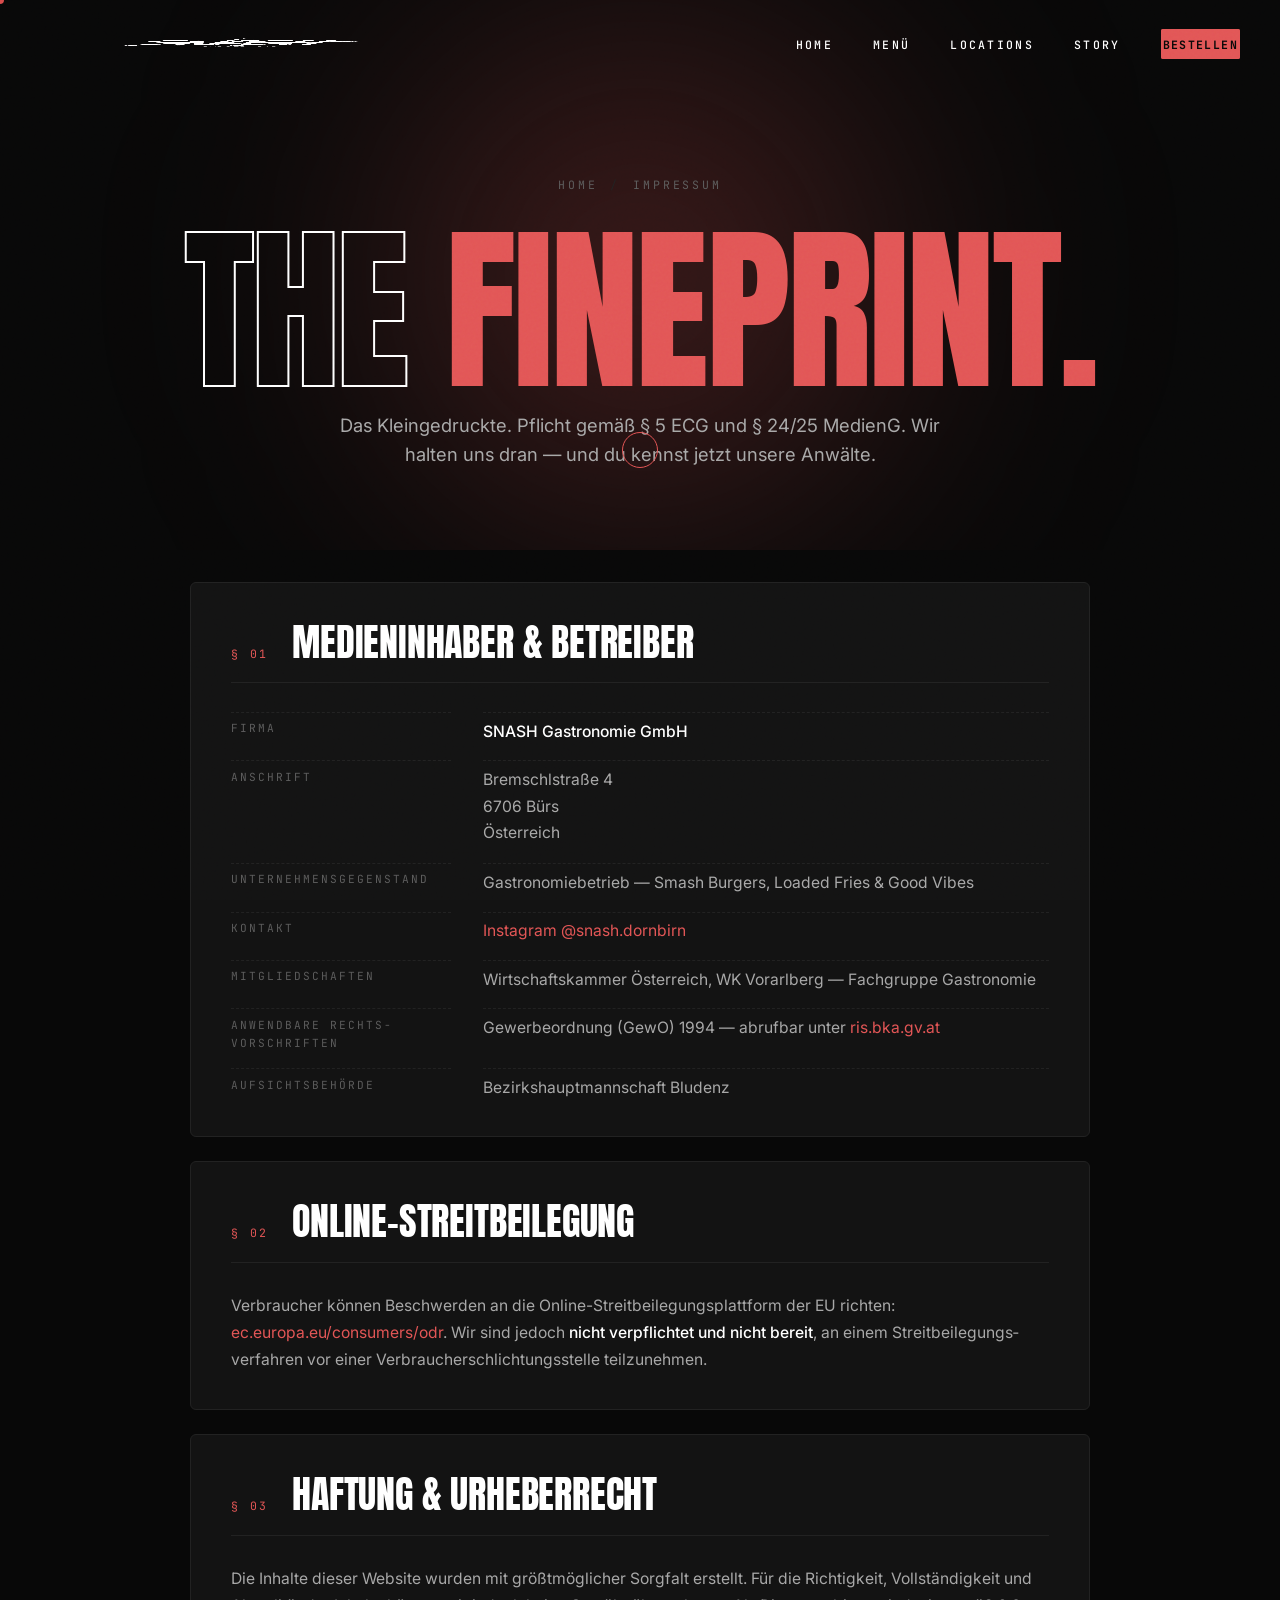
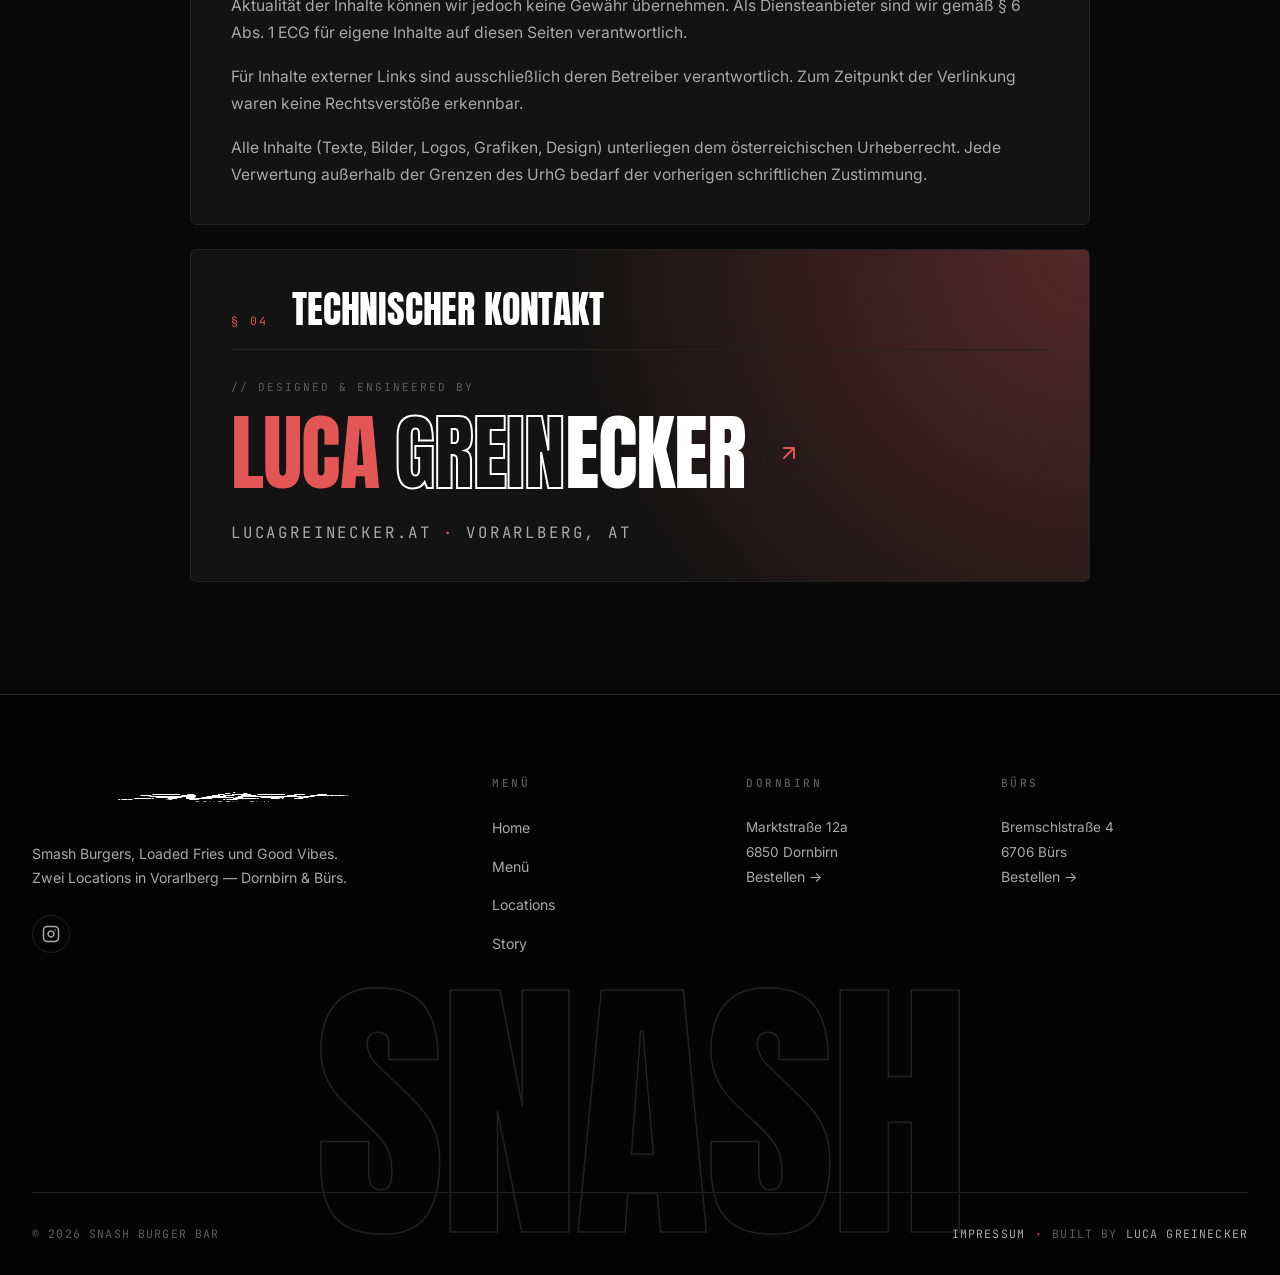
==== impressum.html @ bc2a8c90 "Add Impressum page per Austrian law (ECG/MedienG) - New impressum.html with a four-section legal lay" ====
<!DOCTYPE html>
<html lang="de">
<head>
    <meta charset="UTF-8">
    <meta name="viewport" content="width=device-width, initial-scale=1.0">
    <title>Impressum · SNASH Burger Bar</title>
    <meta name="description" content="Impressum & Offenlegung gemäß § 5 ECG und § 25 MedienG — SNASH Gastronomie GmbH, Bremschlstraße 4, 6706 Bürs, Österreich.">
    <meta name="theme-color" content="#080808">
    <meta name="robots" content="index, follow">
    <link rel="icon" type="image/png" href="snash-nobg.png">

    <!-- Open Graph / Social -->
    <meta property="og:type" content="website">
    <meta property="og:site_name" content="SNASH Burger Bar">
    <meta property="og:title" content="Impressum · SNASH Burger Bar">
    <meta property="og:description" content="Impressum & Offenlegung der SNASH Gastronomie GmbH.">
    <meta property="og:image" content="snash.jpg">
    <meta property="og:locale" content="de_AT">
    <meta name="twitter:card" content="summary_large_image">
    <meta name="twitter:title" content="Impressum · SNASH Burger Bar">
    <meta name="twitter:description" content="Impressum & Offenlegung der SNASH Gastronomie GmbH.">
    <meta name="twitter:image" content="snash.jpg">

    <link rel="preconnect" href="https://fonts.googleapis.com">
    <link rel="preconnect" href="https://fonts.gstatic.com" crossorigin>
    <link href="https://fonts.googleapis.com/css2?family=Anton&family=Inter:wght@400;500;700&family=JetBrains+Mono:wght@400;500&display=swap" rel="stylesheet">
    <link rel="stylesheet" href="styles.css">
    <link rel="stylesheet" href="impressum.css">
</head>
<body>

    <div class="cursor-dot"></div>
    <div class="cursor-ring"></div>
    <div class="scroll-progress" id="scrollProgress"></div>

    <!-- ========== NAVIGATION ========== -->
    <nav class="site-nav" id="navbar">
        <a href="index.html" class="nav-logo">
            <img src="snash-nobg.png" alt="SNASH Burger Bar" width="400" height="400">
        </a>
        <button class="menu-toggle" id="menuToggle" aria-label="Menü öffnen">
            <span></span><span></span><span></span>
        </button>
        <ul class="nav-links" id="navLinks">
            <li><a href="index.html">Home</a></li>
            <li><a href="menu.html">Menü</a></li>
            <li><a href="locations.html">Locations</a></li>
            <li><a href="story.html">Story</a></li>
            <li><a href="#order" class="nav-cta">Bestellen</a></li>
        </ul>
    </nav>

    <!-- ========== PAGE HEADER ========== -->
    <header class="page-header">
        <div class="page-header-content">
            <div class="breadcrumb">
                <a href="index.html">Home</a>
                <span class="sep">/</span>
                <span>Impressum</span>
            </div>
            <h1>
                <span class="outline">The</span> <span class="orange">Fineprint.</span>
            </h1>
            <p>Das Kleingedruckte. Pflicht gemäß § 5 ECG und § 24/25 MedienG. Wir halten uns dran &mdash; und du kennst jetzt unsere Anwälte.</p>
        </div>
    </header>

    <!-- ========== LEGAL ========== -->
    <section class="legal">
        <div class="legal-wrap">

            <!-- Impressum Card -->
            <article class="legal-card reveal">
                <header class="legal-card-head">
                    <span class="legal-num">§ 01</span>
                    <h2>Medien&shy;inhaber &amp; Betreiber</h2>
                </header>

                <dl class="legal-grid">
                    <dt>Firma</dt>
                    <dd><strong>SNASH Gastronomie GmbH</strong></dd>

                    <dt>Anschrift</dt>
                    <dd>
                        <address>
                            Bremschlstraße 4<br>
                            6706 Bürs<br>
                            Österreich
                        </address>
                    </dd>

                    <dt>Unternehmens&shy;gegenstand</dt>
                    <dd>Gastronomiebetrieb &mdash; Smash Burgers, Loaded Fries &amp; Good Vibes</dd>

                    <dt>Kontakt</dt>
                    <dd>
                        <a href="https://www.instagram.com/snash.dornbirn/" target="_blank" rel="noopener">Instagram @snash.dornbirn</a>
                    </dd>

                    <dt>Mitgliedschaften</dt>
                    <dd>Wirtschaftskammer Österreich, WK Vorarlberg &mdash; Fachgruppe Gastronomie</dd>

                    <dt>Anwendbare Rechts&shy;vorschriften</dt>
                    <dd>Gewerbeordnung (GewO) 1994 &mdash; abrufbar unter <a href="https://www.ris.bka.gv.at" target="_blank" rel="noopener">ris.bka.gv.at</a></dd>

                    <dt>Aufsichts&shy;behörde</dt>
                    <dd>Bezirkshauptmannschaft Bludenz</dd>
                </dl>
            </article>

            <!-- EU Streitbeilegung -->
            <article class="legal-card reveal">
                <header class="legal-card-head">
                    <span class="legal-num">§ 02</span>
                    <h2>Online-Streit&shy;beilegung</h2>
                </header>
                <p>
                    Verbraucher können Beschwerden an die Online-Streit&shy;beilegungs&shy;plattform der EU
                    richten: <a href="https://ec.europa.eu/consumers/odr" target="_blank" rel="noopener">ec.europa.eu/consumers/odr</a>.
                    Wir sind jedoch <strong>nicht verpflichtet und nicht bereit</strong>, an einem
                    Streitbeilegungs&shy;verfahren vor einer Verbraucher&shy;schlichtungsstelle teilzunehmen.
                </p>
            </article>

            <!-- Haftung / Urheberrecht -->
            <article class="legal-card reveal">
                <header class="legal-card-head">
                    <span class="legal-num">§ 03</span>
                    <h2>Haftung &amp; Urheberrecht</h2>
                </header>
                <p>
                    Die Inhalte dieser Website wurden mit größt&shy;möglicher Sorgfalt erstellt. Für die Richtigkeit,
                    Vollständigkeit und Aktualität der Inhalte können wir jedoch keine Gewähr übernehmen. Als
                    Diensteanbieter sind wir gemäß § 6 Abs. 1 ECG für eigene Inhalte auf diesen Seiten
                    verantwortlich.
                </p>
                <p>
                    Für Inhalte externer Links sind ausschließlich deren Betreiber verantwortlich. Zum Zeitpunkt der
                    Verlinkung waren keine Rechtsverstöße erkennbar.
                </p>
                <p>
                    Alle Inhalte (Texte, Bilder, Logos, Grafiken, Design) unterliegen dem österreichischen
                    Urheberrecht. Jede Verwertung außerhalb der Grenzen des UrhG bedarf der vorherigen
                    schriftlichen Zustimmung.
                </p>
            </article>

            <!-- Built by -->
            <article class="legal-card built-by reveal">
                <header class="legal-card-head">
                    <span class="legal-num">§ 04</span>
                    <h2>Technischer Kontakt</h2>
                </header>

                <div class="built-by-body">
                    <div class="built-by-label">
                        <span class="mono">// designed &amp; engineered by</span>
                    </div>
                    <a href="https://lucagreinecker.at" target="_blank" rel="noopener" class="built-by-name">
                        <span class="built-by-line1">Luca</span>
                        <span class="built-by-line2"><span class="outline">Grein</span>ecker</span>
                        <span class="built-by-arrow" aria-hidden="true">
                            <svg viewBox="0 0 24 24" fill="none" stroke="currentColor" stroke-width="2" stroke-linecap="round" stroke-linejoin="round">
                                <line x1="7" y1="17" x2="17" y2="7"></line>
                                <polyline points="7 7 17 7 17 17"></polyline>
                            </svg>
                        </span>
                    </a>
                    <p class="built-by-meta mono">
                        <span>lucagreinecker.at</span>
                        <span class="sep">·</span>
                        <span>Vorarlberg, AT</span>
                    </p>
                </div>
            </article>

        </div>
    </section>

    <!-- ========== FOOTER ========== -->
    <footer class="site-footer">
        <div class="footer-content">
            <div class="footer-col footer-brand">
                <img src="snash-nobg.png" alt="SNASH Burger Bar" width="400" height="400">
                <p>Smash Burgers, Loaded Fries und Good Vibes. Zwei Locations in Vorarlberg &mdash; Dornbirn &amp; Bürs.</p>
                <div class="footer-socials">
                    <a href="https://www.instagram.com/snash.dornbirn/" target="_blank" rel="noopener" aria-label="Instagram">
                        <svg viewBox="0 0 24 24" fill="none" stroke="currentColor" stroke-width="2" stroke-linecap="round" stroke-linejoin="round">
                            <rect x="2" y="2" width="20" height="20" rx="5" ry="5"></rect>
                            <path d="M16 11.37A4 4 0 1 1 12.63 8 4 4 0 0 1 16 11.37z"></path>
                            <line x1="17.5" y1="6.5" x2="17.51" y2="6.5"></line>
                        </svg>
                    </a>
                </div>
            </div>
            <div class="footer-col">
                <h4>Menü</h4>
                <ul>
                    <li><a href="index.html">Home</a></li>
                    <li><a href="menu.html">Menü</a></li>
                    <li><a href="locations.html">Locations</a></li>
                    <li><a href="story.html">Story</a></li>
                </ul>
            </div>
            <div class="footer-col">
                <h4>Dornbirn</h4>
                <address>
                    Marktstraße 12a<br>
                    6850 Dornbirn<br>
                    <a href="https://order.storekit.com/snash-burger-2/menu" target="_blank" rel="noopener">Bestellen →</a>
                </address>
            </div>
            <div class="footer-col">
                <h4>Bürs</h4>
                <address>
                    Bremschlstraße 4<br>
                    6706 Bürs<br>
                    <a href="https://leaf-order.eu/m/snashbuers/" target="_blank" rel="noopener">Bestellen →</a>
                </address>
            </div>
        </div>
        <div class="footer-huge">SNASH</div>
        <div class="footer-bottom">
            <span>&copy; <span id="year">2025</span> SNASH Burger Bar</span>
            <span class="footer-legal-links">
                <a href="impressum.html">Impressum</a>
                <span class="sep">·</span>
                <span>Built by <a href="https://lucagreinecker.at" target="_blank" rel="noopener">Luca Greinecker</a></span>
            </span>
        </div>
    </footer>

    <script src="script.js"></script>
</body>
</html>
---- styles.css ----
/* ============================================================
   SNASH BURGER BAR — GLOBAL STYLES
   ============================================================ */

/* ===================== VARIABLES ===================== */
:root {
    --black:          #080808;
    --black-deeper:   #040404;
    --white:          #FFFFFF;
    --cream:          #F5F1E8;
    --bone:           #EADFCB;
    /* Primary brand red — #E25656 */
    --red-main:       #E25656;
    --red-bright:     #F06A6A;
    --red-deep:       #B73E3E;
    --red-glow:       rgba(226, 86, 86, 0.32);
    --red-soft:       rgba(226, 86, 86, 0.12);
    /* Back-compat aliases — previously "orange" */
    --orange:         #E25656;
    --orange-bright:  #F06A6A;
    --orange-deep:    #B73E3E;
    --orange-glow:    rgba(226, 86, 86, 0.32);
    --orange-soft:    rgba(226, 86, 86, 0.12);
    /* Rustic industrial accents */
    --mustard:        #E8B73A;
    --court-wood:     #C08B4E;
    --hot:            #FF3030;
    --yellow:         #FFD600;
    --gray-dark:      #111111;
    --gray-card:      #131313;
    --gray-card-hover:#1A1A1A;
    --gray-border:    #222222;
    --gray-text:      #A8A8A8;
    --gray-muted:     #5C5C5C;

    --font-display:   'Anton', 'Bebas Neue', Impact, sans-serif;
    --font-body:      'Inter', -apple-system, BlinkMacSystemFont, 'Segoe UI', sans-serif;
    --font-mono:      'JetBrains Mono', 'Fira Code', monospace;

    --ease:           cubic-bezier(0.16, 1, 0.3, 1);
    --ease-out:       cubic-bezier(0.22, 1, 0.36, 1);

    --container:      1240px;
}

/* ===================== RESET ===================== */
*, *::before, *::after {
    margin: 0;
    padding: 0;
    box-sizing: border-box;
}

html {
    scroll-behavior: smooth;
    scrollbar-width: thin;
    scrollbar-color: var(--orange) var(--black);
}

body {
    font-family: var(--font-body);
    background: var(--black);
    color: var(--white);
    overflow-x: hidden;
    line-height: 1.6;
    -webkit-font-smoothing: antialiased;
    -moz-osx-font-smoothing: grayscale;
}

body.no-scroll { overflow: hidden; }

img { max-width: 100%; display: block; }

::selection { background: var(--orange); color: var(--black); }

@media (pointer: fine) {
    html, body, a, button, .hoverable,
    .feature-card, .location-card, .menu-item,
    .menu-tab, .review, details, summary {
        cursor: none;
    }
}

/* ===================== GRAIN / NOISE ===================== */
body::before {
    content: '';
    position: fixed;
    inset: 0;
    background-image: url("data:image/svg+xml,%3Csvg viewBox='0 0 400 400' xmlns='http://www.w3.org/2000/svg'%3E%3Cfilter id='n'%3E%3CfeTurbulence type='fractalNoise' baseFrequency='0.85' numOctaves='4'/%3E%3C/filter%3E%3Crect width='100%25' height='100%25' filter='url(%23n)' opacity='0.14'/%3E%3C/svg%3E");
    pointer-events: none;
    z-index: 9998;
    mix-blend-mode: overlay;
    opacity: 0.5;
}

/* ===================== SCROLLBAR ===================== */
::-webkit-scrollbar { width: 6px; height: 6px; }
::-webkit-scrollbar-track { background: var(--black); }
::-webkit-scrollbar-thumb { background: var(--orange); border-radius: 3px; }

/* ===================== CUSTOM CURSOR ===================== */
.cursor-dot,
.cursor-ring {
    position: fixed;
    top: 0;
    left: 0;
    pointer-events: none;
    z-index: 10000;
    transform: translate(-50%, -50%);
    will-change: transform;
}

.cursor-dot {
    width: 8px;
    height: 8px;
    background: var(--orange);
    border-radius: 50%;
    mix-blend-mode: difference;
}

.cursor-ring {
    width: 36px;
    height: 36px;
    border: 1.5px solid var(--orange);
    border-radius: 50%;
    transition: width 0.3s var(--ease), height 0.3s var(--ease),
                background-color 0.3s ease, border-color 0.3s ease;
}

.cursor-ring.hover {
    width: 72px;
    height: 72px;
    background: var(--orange-soft);
    border-color: var(--orange);
}

@media (pointer: coarse), (hover: none) {
    .cursor-dot, .cursor-ring { display: none !important; }
}

/* ===================== SCROLL PROGRESS ===================== */
.scroll-progress {
    position: fixed;
    top: 0;
    left: 0;
    height: 2px;
    background: var(--orange);
    z-index: 1001;
    width: 0%;
    box-shadow: 0 0 10px var(--orange);
}

/* ===================== NAVIGATION ===================== */
nav.site-nav {
    position: fixed;
    top: 0;
    left: 0;
    right: 0;
    z-index: 1000;
    padding: 1.4rem 2.5rem;
    display: flex;
    justify-content: space-between;
    align-items: center;
    transition: padding 0.4s var(--ease), background 0.4s var(--ease),
                backdrop-filter 0.4s var(--ease), border-bottom-color 0.4s var(--ease);
    border-bottom: 1px solid transparent;
}

nav.site-nav.scrolled {
    background: rgba(8, 8, 8, 0.78);
    backdrop-filter: blur(24px) saturate(180%);
    -webkit-backdrop-filter: blur(24px) saturate(180%);
    border-bottom-color: var(--gray-border);
    padding: 0.9rem 2.5rem;
}

.nav-logo {
    display: flex;
    align-items: center;
    gap: 0.7rem;
    text-decoration: none;
    color: var(--white);
}

.nav-logo img {
    height: 42px;
    transition: height 0.4s var(--ease);
}

nav.site-nav.scrolled .nav-logo img { height: 32px; }

.nav-links {
    display: flex;
    align-items: center;
    gap: 2.5rem;
    list-style: none;
}

.nav-links a {
    color: var(--white);
    text-decoration: none;
    font-family: var(--font-mono);
    font-size: 0.72rem;
    font-weight: 500;
    letter-spacing: 0.2em;
    text-transform: uppercase;
    position: relative;
    padding: 0.35rem 0;
    transition: color 0.3s ease;
}

.nav-links a:not(.nav-cta)::after {
    content: '';
    position: absolute;
    bottom: 0;
    left: 0;
    width: 0;
    height: 2px;
    background: var(--orange);
    transition: width 0.35s var(--ease);
}

.nav-links a:not(.nav-cta):hover { color: var(--orange); }
.nav-links a:not(.nav-cta):hover::after,
.nav-links a.active:not(.nav-cta)::after { width: 100%; }
.nav-links a.active:not(.nav-cta) { color: var(--orange); }

.nav-cta {
    background: var(--orange);
    color: var(--black) !important;
    padding: 0.75rem 1.4rem;
    border-radius: 2px;
    font-weight: 700 !important;
    letter-spacing: 0.12em !important;
    border: 2px solid var(--orange);
    transition: all 0.3s var(--ease);
}

.nav-cta:hover {
    background: transparent;
    color: var(--orange) !important;
    transform: translateY(-2px);
    box-shadow: 0 10px 30px var(--orange-glow);
}

/* Mobile menu toggle */
.menu-toggle {
    display: none;
    flex-direction: column;
    gap: 5px;
    background: none;
    border: none;
    padding: 6px;
    z-index: 1001;
}

.menu-toggle span {
    display: block;
    width: 26px;
    height: 2px;
    background: var(--white);
    transition: all 0.3s var(--ease);
}

.menu-toggle.active span:nth-child(1) {
    transform: rotate(45deg) translate(5px, 6px);
}
.menu-toggle.active span:nth-child(2) { opacity: 0; }
.menu-toggle.active span:nth-child(3) {
    transform: rotate(-45deg) translate(6px, -7px);
}

/* ===================== BUTTONS ===================== */
.btn {
    display: inline-flex;
    align-items: center;
    gap: 0.7rem;
    padding: 1.05rem 2.3rem;
    font-family: var(--font-display);
    font-size: 1.15rem;
    letter-spacing: 0.12em;
    text-decoration: none;
    border-radius: 2px;
    transition: all 0.35s var(--ease);
    border: 2px solid transparent;
    position: relative;
    text-transform: uppercase;
    cursor: pointer;
    font-weight: 400;
}

.btn-primary {
    background: var(--orange);
    color: var(--black);
    border-color: var(--orange);
}

.btn-primary:hover {
    transform: translateY(-3px);
    box-shadow: 0 14px 40px var(--orange-glow);
    background: var(--orange-bright);
    border-color: var(--orange-bright);
}

.btn-outline {
    background: transparent;
    color: var(--white);
    border-color: var(--gray-border);
}

.btn-outline:hover {
    border-color: var(--orange);
    color: var(--orange);
    transform: translateY(-3px);
}

.btn-ghost {
    background: transparent;
    color: var(--orange);
    border: none;
    padding: 0.5rem 0;
    font-size: 0.9rem;
    font-family: var(--font-mono);
    letter-spacing: 0.15em;
}

.btn-ghost::after {
    content: '→';
    transition: transform 0.3s ease;
    display: inline-block;
    margin-left: 0.3rem;
}

.btn-ghost:hover::after { transform: translateX(6px); }

/* ===================== SECTIONS ===================== */
section {
    padding: 7rem 2rem;
    position: relative;
}

.container {
    max-width: var(--container);
    margin: 0 auto;
}

.section-label {
    display: inline-flex;
    align-items: center;
    gap: 0.7rem;
    font-family: var(--font-mono);
    font-size: 0.72rem;
    letter-spacing: 0.25em;
    color: var(--orange);
    text-transform: uppercase;
    margin-bottom: 1.2rem;
}

.section-label::before {
    content: '';
    width: 32px;
    height: 1px;
    background: var(--orange);
}

.section-title {
    font-family: var(--font-display);
    font-size: clamp(2.8rem, 7.5vw, 6.5rem);
    line-height: 0.92;
    margin-bottom: 1.5rem;
    letter-spacing: -0.005em;
    text-transform: uppercase;
    font-weight: 400;
}

.section-title .outline {
    -webkit-text-stroke: 2px var(--white);
    color: transparent;
}

.section-title .orange { color: var(--orange); }
.section-title em {
    font-style: italic;
    font-family: 'Times New Roman', serif;
    font-weight: 400;
    color: var(--orange);
}

/* ===================== MARQUEE ===================== */
.marquee {
    padding: 2rem 0;
    overflow: hidden;
    border-top: 1px solid var(--gray-border);
    border-bottom: 1px solid var(--gray-border);
    background: var(--black);
    position: relative;
}

.marquee-track {
    display: flex;
    animation: marquee 28s linear infinite;
    width: max-content;
    gap: 2rem;
}

.marquee-track > div {
    display: flex;
    gap: 2rem;
    align-items: center;
    flex-shrink: 0;
}

.marquee-track span {
    font-family: var(--font-display);
    font-size: clamp(2.2rem, 5.5vw, 4rem);
    letter-spacing: 0.02em;
    white-space: nowrap;
    color: var(--white);
    text-transform: uppercase;
    display: inline-flex;
    align-items: center;
    font-weight: 400;
}

.marquee-track .outline {
    -webkit-text-stroke: 1.5px var(--white);
    color: transparent;
}

.marquee-track .star {
    color: var(--orange);
    display: inline-block;
    font-size: 2rem;
}

@keyframes marquee {
    from { transform: translateX(0); }
    to { transform: translateX(calc(-50% - 1rem)); }
}

.marquee.reverse .marquee-track { animation-direction: reverse; }

/* ===================== REVEAL ANIMATION ===================== */
.reveal {
    opacity: 0;
    transform: translateY(40px);
    transition: opacity 0.9s var(--ease), transform 0.9s var(--ease);
}

.reveal.visible {
    opacity: 1;
    transform: translateY(0);
}

.reveal.delay-1 { transition-delay: 0.1s; }
.reveal.delay-2 { transition-delay: 0.2s; }
.reveal.delay-3 { transition-delay: 0.3s; }
.reveal.delay-4 { transition-delay: 0.4s; }

/* ===================== UTILITIES ===================== */
.text-orange { color: var(--orange); }

/* ===================== REDUCED MOTION ===================== */
@media (prefers-reduced-motion: reduce) {
    *,
    *::before,
    *::after {
        animation-duration: 0.001ms !important;
        animation-iteration-count: 1 !important;
        transition-duration: 0.001ms !important;
        scroll-behavior: auto !important;
    }

    .reveal {
        opacity: 1 !important;
        transform: none !important;
    }

    .marquee-track,
    .sticker-badge,
    .sticker-center,
    .basketball,
    .hero-glow,
    .reel,
    .cassette-tape,
    .live-dot,
    .score-dot,
    .playing-bars span {
        animation: none !important;
    }
}

/* ===================== STICKER ===================== */
.sticker-badge {
    position: absolute;
    width: 160px;
    height: 160px;
    border-radius: 50%;
    background: var(--orange);
    color: var(--black);
    display: flex;
    align-items: center;
    justify-content: center;
    font-family: var(--font-display);
    font-size: 1.1rem;
    text-transform: uppercase;
    letter-spacing: 0.05em;
    animation: spin 18s linear infinite;
    z-index: 3;
    box-shadow: 0 20px 60px rgba(0, 0, 0, 0.6), 0 0 0 4px var(--black), 0 0 0 5px var(--orange);
}

.sticker-badge svg {
    width: 100%;
    height: 100%;
    position: absolute;
    inset: 0;
}

.sticker-center {
    position: absolute;
    inset: 0;
    display: flex;
    align-items: center;
    justify-content: center;
    font-size: 1.5rem;
    font-weight: 400;
    /* counter-spin so the center mark stays upright */
    animation: spin 18s linear infinite reverse;
}

@keyframes spin {
    from { transform: rotate(0deg); }
    to { transform: rotate(360deg); }
}

/* ===================== PAGE HEADER ===================== */
.page-header {
    padding: 11rem 2rem 5rem;
    text-align: center;
    position: relative;
    overflow: hidden;
}

.page-header::before {
    content: '';
    position: absolute;
    top: 50%;
    left: 50%;
    transform: translate(-50%, -50%);
    width: 800px;
    height: 800px;
    background: radial-gradient(circle, var(--orange-glow) 0%, transparent 65%);
    filter: blur(120px);
    pointer-events: none;
    z-index: 0;
}

.page-header-content {
    position: relative;
    z-index: 1;
    max-width: var(--container);
    margin: 0 auto;
}

.page-header h1 {
    font-family: var(--font-display);
    font-size: clamp(3.5rem, 14vw, 13rem);
    line-height: 0.85;
    text-transform: uppercase;
    letter-spacing: -0.02em;
    margin-bottom: 1.5rem;
    font-weight: 400;
}

.page-header h1 .outline {
    -webkit-text-stroke: 2px var(--white);
    color: transparent;
}

.page-header h1 .orange { color: var(--orange); }

.page-header p {
    font-size: 1.15rem;
    color: var(--gray-text);
    max-width: 620px;
    margin: 0 auto;
}

.breadcrumb {
    font-family: var(--font-mono);
    font-size: 0.72rem;
    letter-spacing: 0.25em;
    color: var(--gray-muted);
    text-transform: uppercase;
    margin-bottom: 2.5rem;
    display: flex;
    gap: 0.8rem;
    justify-content: center;
    align-items: center;
}

.breadcrumb a {
    color: var(--gray-muted);
    text-decoration: none;
    transition: color 0.3s ease;
}

.breadcrumb a:hover { color: var(--orange); }
.breadcrumb .sep { color: var(--gray-border); }

/* ===================== CTA SECTION (shared) ===================== */
.cta-section {
    text-align: center;
    padding: 10rem 2rem;
    position: relative;
    overflow: hidden;
}

.cta-section::before {
    content: '';
    position: absolute;
    top: 50%;
    left: 50%;
    transform: translate(-50%, -50%);
    width: 700px;
    height: 700px;
    background: radial-gradient(circle, var(--orange-glow) 0%, transparent 65%);
    filter: blur(100px);
    pointer-events: none;
}

.cta-title {
    font-family: var(--font-display);
    font-size: clamp(3.5rem, 12vw, 11rem);
    line-height: 0.85;
    margin-bottom: 2rem;
    position: relative;
    z-index: 1;
    text-transform: uppercase;
    font-weight: 400;
    letter-spacing: -0.015em;
}

.cta-title .orange   { color: var(--orange); }
.cta-title .outline  { -webkit-text-stroke: 2.5px var(--white); color: transparent; }

.cta-subtitle {
    font-size: 1.15rem;
    color: var(--gray-text);
    margin-bottom: 3rem;
    font-weight: 300;
    position: relative;
    z-index: 1;
    max-width: 600px;
    margin-left: auto;
    margin-right: auto;
}

.cta-buttons {
    display: flex;
    gap: 1rem;
    justify-content: center;
    flex-wrap: wrap;
    position: relative;
    z-index: 1;
}

/* ===================== FOOTER ===================== */
footer.site-footer {
    border-top: 1px solid var(--gray-border);
    padding: 5rem 2rem 2rem;
    background: var(--black-deeper);
    position: relative;
    overflow: hidden;
}

.footer-content {
    max-width: var(--container);
    margin: 0 auto 3rem;
    display: grid;
    grid-template-columns: 2fr 1fr 1fr 1.2fr;
    gap: 3rem;
}

.footer-col h4 {
    font-family: var(--font-mono);
    font-size: 0.7rem;
    letter-spacing: 0.22em;
    text-transform: uppercase;
    color: var(--gray-muted);
    margin-bottom: 1.4rem;
    font-weight: 500;
}

.footer-col ul {
    list-style: none;
    display: flex;
    flex-direction: column;
    gap: 0.8rem;
}

.footer-col a {
    font-size: 0.88rem;
    color: var(--gray-text);
    text-decoration: none;
    transition: color 0.3s ease;
    display: inline-block;
}

.footer-col a:hover {
    color: var(--orange);
    transform: translateX(3px);
}

.footer-col address {
    font-style: normal;
    font-size: 0.85rem;
    color: var(--gray-text);
    line-height: 1.8;
}

.footer-brand img {
    height: 44px;
    margin-bottom: 1.4rem;
}

.footer-brand p {
    font-size: 0.88rem;
    color: var(--gray-text);
    max-width: 340px;
    line-height: 1.75;
    margin-bottom: 1.5rem;
}

.footer-socials {
    display: flex;
    gap: 0.8rem;
}

.footer-socials a {
    width: 38px;
    height: 38px;
    border: 1px solid var(--gray-border);
    border-radius: 50%;
    display: flex;
    align-items: center;
    justify-content: center;
    color: var(--gray-text);
    transition: all 0.3s var(--ease);
}

.footer-socials a:hover {
    background: var(--orange);
    color: var(--black);
    border-color: var(--orange);
    transform: translateY(-3px);
}

.footer-socials svg { width: 18px; height: 18px; }

.footer-huge {
    font-family: var(--font-display);
    font-size: clamp(5rem, 22vw, 22rem);
    line-height: 0.78;
    text-align: center;
    margin: 2rem 0 -2rem;
    color: transparent;
    -webkit-text-stroke: 1.5px var(--gray-border);
    letter-spacing: -0.02em;
    font-weight: 400;
    text-transform: uppercase;
    user-select: none;
    pointer-events: none;
}

.footer-bottom {
    max-width: var(--container);
    margin: 0 auto;
    padding-top: 2rem;
    border-top: 1px solid var(--gray-border);
    display: flex;
    justify-content: space-between;
    align-items: center;
    gap: 1rem;
    font-size: 0.72rem;
    color: var(--gray-muted);
    font-family: var(--font-mono);
    letter-spacing: 0.1em;
    text-transform: uppercase;
}

.footer-legal-links {
    display: inline-flex;
    align-items: center;
    gap: 0.6rem;
    flex-wrap: wrap;
    justify-content: center;
}

.footer-legal-links .sep { color: var(--orange); }

.footer-legal-links a {
    color: var(--gray-text);
    text-decoration: none;
    transition: color 0.3s ease;
}

.footer-legal-links a:hover { color: var(--orange); }

/* ===================== RESPONSIVE ===================== */
@media (max-width: 1024px) {
    .footer-content {
        grid-template-columns: 1fr 1fr;
    }
}

@media (max-width: 768px) {
    nav.site-nav { padding: 1rem 1.4rem; }
    nav.site-nav.scrolled { padding: 0.8rem 1.4rem; }

    .nav-links {
        position: fixed;
        top: 0;
        right: -100%;
        width: 100%;
        height: 100vh;
        background: rgba(8, 8, 8, 0.98);
        backdrop-filter: blur(30px);
        -webkit-backdrop-filter: blur(30px);
        flex-direction: column;
        justify-content: center;
        align-items: center;
        gap: 2.5rem;
        transition: right 0.4s var(--ease);
    }
    .nav-links.open { right: 0; }
    .nav-links a { font-size: 1.3rem; }

    .menu-toggle { display: flex; }

    section { padding: 5rem 1.3rem; }

    .page-header { padding: 9rem 1.3rem 3.5rem; }

    .footer-content {
        grid-template-columns: 1fr;
        gap: 2.5rem;
    }

    .footer-bottom {
        flex-direction: column;
        gap: 1rem;
        text-align: center;
    }

    .sticker-badge {
        width: 110px;
        height: 110px;
        font-size: 0.85rem;
    }
}

@media (max-width: 480px) {
    .btn {
        padding: 0.95rem 1.6rem;
        font-size: 1.05rem;
    }
}
---- impressum.css ----
/* ============================================================
   SNASH — IMPRESSUM PAGE STYLES
   ============================================================ */

.legal {
    padding: 2rem 2rem 7rem;
}

.legal-wrap {
    max-width: 900px;
    margin: 0 auto;
    display: flex;
    flex-direction: column;
    gap: 1.5rem;
}

/* ===== Card ===== */
.legal-card {
    background: var(--gray-card);
    border: 1px solid var(--gray-border);
    border-radius: 6px;
    padding: 2.5rem 2.5rem 2.2rem;
    position: relative;
    overflow: hidden;
    transition: all 0.4s var(--ease);
}

.legal-card::before {
    content: '';
    position: absolute;
    left: 0;
    top: 0;
    bottom: 0;
    width: 3px;
    background: var(--orange);
    transform: scaleY(0);
    transform-origin: top;
    transition: transform 0.5s var(--ease);
}

.legal-card:hover {
    border-color: var(--orange);
    background: var(--gray-card-hover);
}

.legal-card:hover::before { transform: scaleY(1); }

.legal-card-head {
    display: flex;
    align-items: baseline;
    gap: 1.5rem;
    margin-bottom: 1.8rem;
    padding-bottom: 1.2rem;
    border-bottom: 1px solid var(--gray-border);
    flex-wrap: wrap;
}

.legal-num {
    font-family: var(--font-mono);
    font-size: 0.72rem;
    letter-spacing: 0.2em;
    color: var(--orange);
    text-transform: uppercase;
    white-space: nowrap;
}

.legal-card h2 {
    font-family: var(--font-display);
    font-size: clamp(1.8rem, 3vw, 2.4rem);
    text-transform: uppercase;
    line-height: 1;
    font-weight: 400;
    letter-spacing: -0.005em;
    margin: 0;
}

.legal-card p {
    font-size: 0.98rem;
    color: var(--gray-text);
    line-height: 1.75;
    margin-bottom: 1rem;
}

.legal-card p:last-child { margin-bottom: 0; }

.legal-card a {
    color: var(--orange);
    text-decoration: none;
    border-bottom: 1px solid transparent;
    transition: border-color 0.3s ease;
}

.legal-card a:hover { border-bottom-color: var(--orange); }

.legal-card strong { color: var(--white); font-weight: 500; }

/* ===== Definition list layout ===== */
.legal-grid {
    display: grid;
    grid-template-columns: 220px 1fr;
    gap: 1rem 2rem;
    margin: 0;
}

.legal-grid dt {
    font-family: var(--font-mono);
    font-size: 0.7rem;
    letter-spacing: 0.18em;
    color: var(--gray-muted);
    text-transform: uppercase;
    padding-top: 0.45rem;
    border-top: 1px dashed var(--gray-border);
}

.legal-grid dd {
    margin: 0;
    padding-top: 0.35rem;
    border-top: 1px dashed var(--gray-border);
    font-size: 0.98rem;
    color: var(--gray-text);
    line-height: 1.65;
}

.legal-grid dd address {
    font-style: normal;
    line-height: 1.7;
}

/* ===== Built by (technischer Kontakt) ===== */
.legal-card.built-by {
    background:
        radial-gradient(circle at 100% 0%, var(--orange-glow), transparent 55%),
        var(--gray-card);
    border-color: var(--gray-border);
}

.built-by-body {
    display: flex;
    flex-direction: column;
    gap: 0.5rem;
}

.built-by-label {
    font-family: var(--font-mono);
    font-size: 0.7rem;
    color: var(--gray-muted);
    letter-spacing: 0.18em;
    text-transform: uppercase;
}

.built-by-name {
    font-family: var(--font-display);
    font-size: clamp(2.6rem, 7vw, 5.2rem);
    text-transform: uppercase;
    line-height: 0.92;
    color: var(--white) !important;
    display: inline-flex;
    flex-wrap: wrap;
    align-items: center;
    gap: 0.6rem 1rem;
    padding: 0.6rem 0 0.8rem;
    border-bottom: none !important;
    text-decoration: none;
    letter-spacing: -0.01em;
    position: relative;
    width: fit-content;
}

.built-by-name .built-by-line1 { color: var(--orange); }

.built-by-name .built-by-line2 .outline {
    -webkit-text-stroke: 2px var(--white);
    color: transparent;
}

.built-by-name .built-by-arrow {
    display: inline-flex;
    align-items: center;
    justify-content: center;
    width: 54px;
    height: 54px;
    border-radius: 50%;
    border: 1.5px solid var(--gray-border);
    color: var(--orange);
    transition: all 0.4s var(--ease);
    flex-shrink: 0;
}

.built-by-name .built-by-arrow svg {
    width: 24px;
    height: 24px;
}

.built-by-name:hover .built-by-arrow {
    border-color: var(--orange);
    background: var(--orange);
    color: var(--black);
    transform: rotate(0deg) scale(1.05);
    box-shadow: 0 10px 30px var(--orange-glow);
}

.built-by-meta {
    display: flex;
    align-items: center;
    gap: 0.7rem;
    font-family: var(--font-mono);
    font-size: 0.72rem;
    color: var(--gray-muted);
    letter-spacing: 0.18em;
    text-transform: uppercase;
    margin-top: 0.4rem;
}

.built-by-meta .sep { color: var(--orange); }
.mono { font-family: var(--font-mono); }

/* ===== Responsive ===== */
@media (max-width: 768px) {
    .legal { padding: 1.5rem 1.3rem 5rem; }
    .legal-card { padding: 2rem 1.6rem 1.8rem; }
    .legal-card-head {
        gap: 0.8rem;
        margin-bottom: 1.4rem;
        padding-bottom: 1rem;
    }
    .legal-grid {
        grid-template-columns: 1fr;
        gap: 0.25rem;
    }
    .legal-grid dt {
        padding-top: 1rem;
        border-top: 1px dashed var(--gray-border);
    }
    .legal-grid dd {
        padding-top: 0.3rem;
        padding-bottom: 0.6rem;
        border-top: none;
    }

    .built-by-name {
        gap: 0.4rem 0.8rem;
    }
    .built-by-name .built-by-arrow {
        width: 44px;
        height: 44px;
    }
    .built-by-name .built-by-arrow svg {
        width: 20px;
        height: 20px;
    }
}

@media (max-width: 480px) {
    .legal { padding: 1rem 1rem 4rem; }
    .legal-card { padding: 1.6rem 1.2rem 1.4rem; }
    .legal-card p { font-size: 0.92rem; }
    .legal-grid dd { font-size: 0.92rem; }
    .built-by-meta {
        font-size: 0.62rem;
        gap: 0.4rem;
    }
}
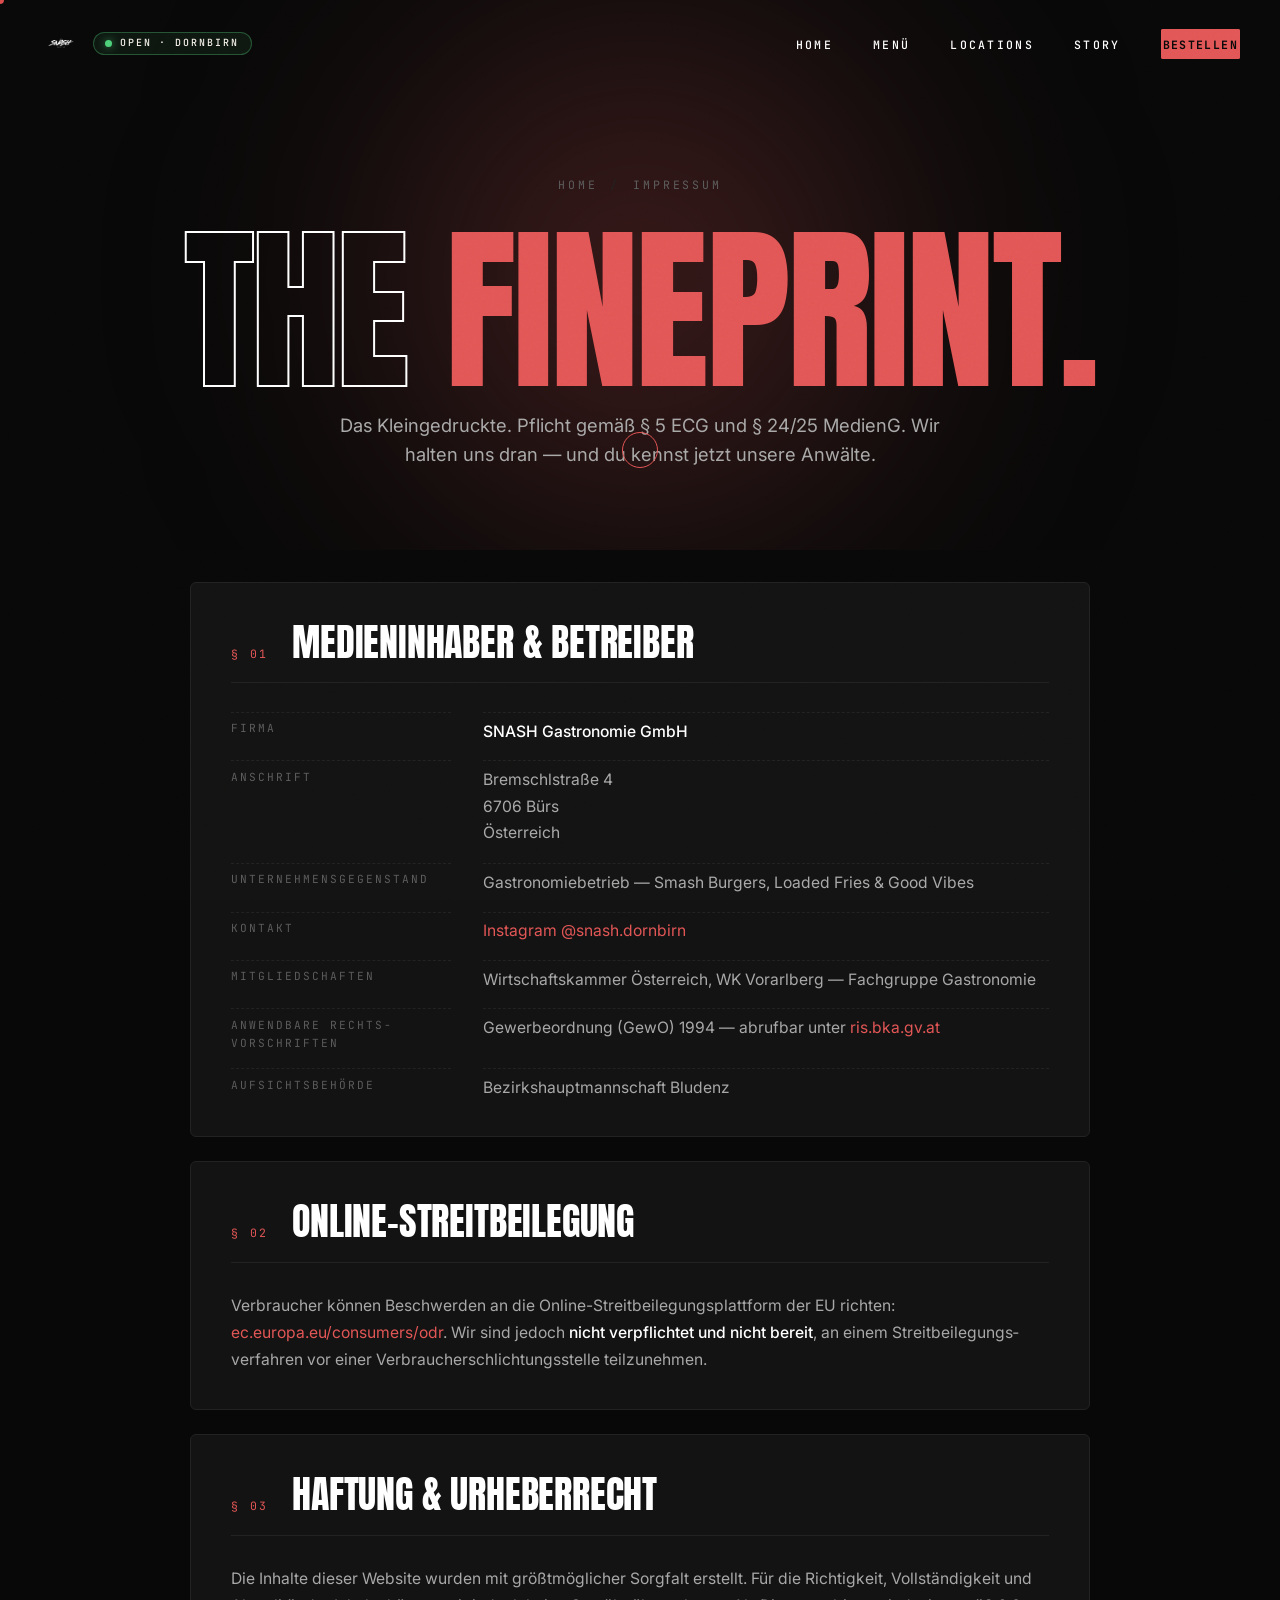
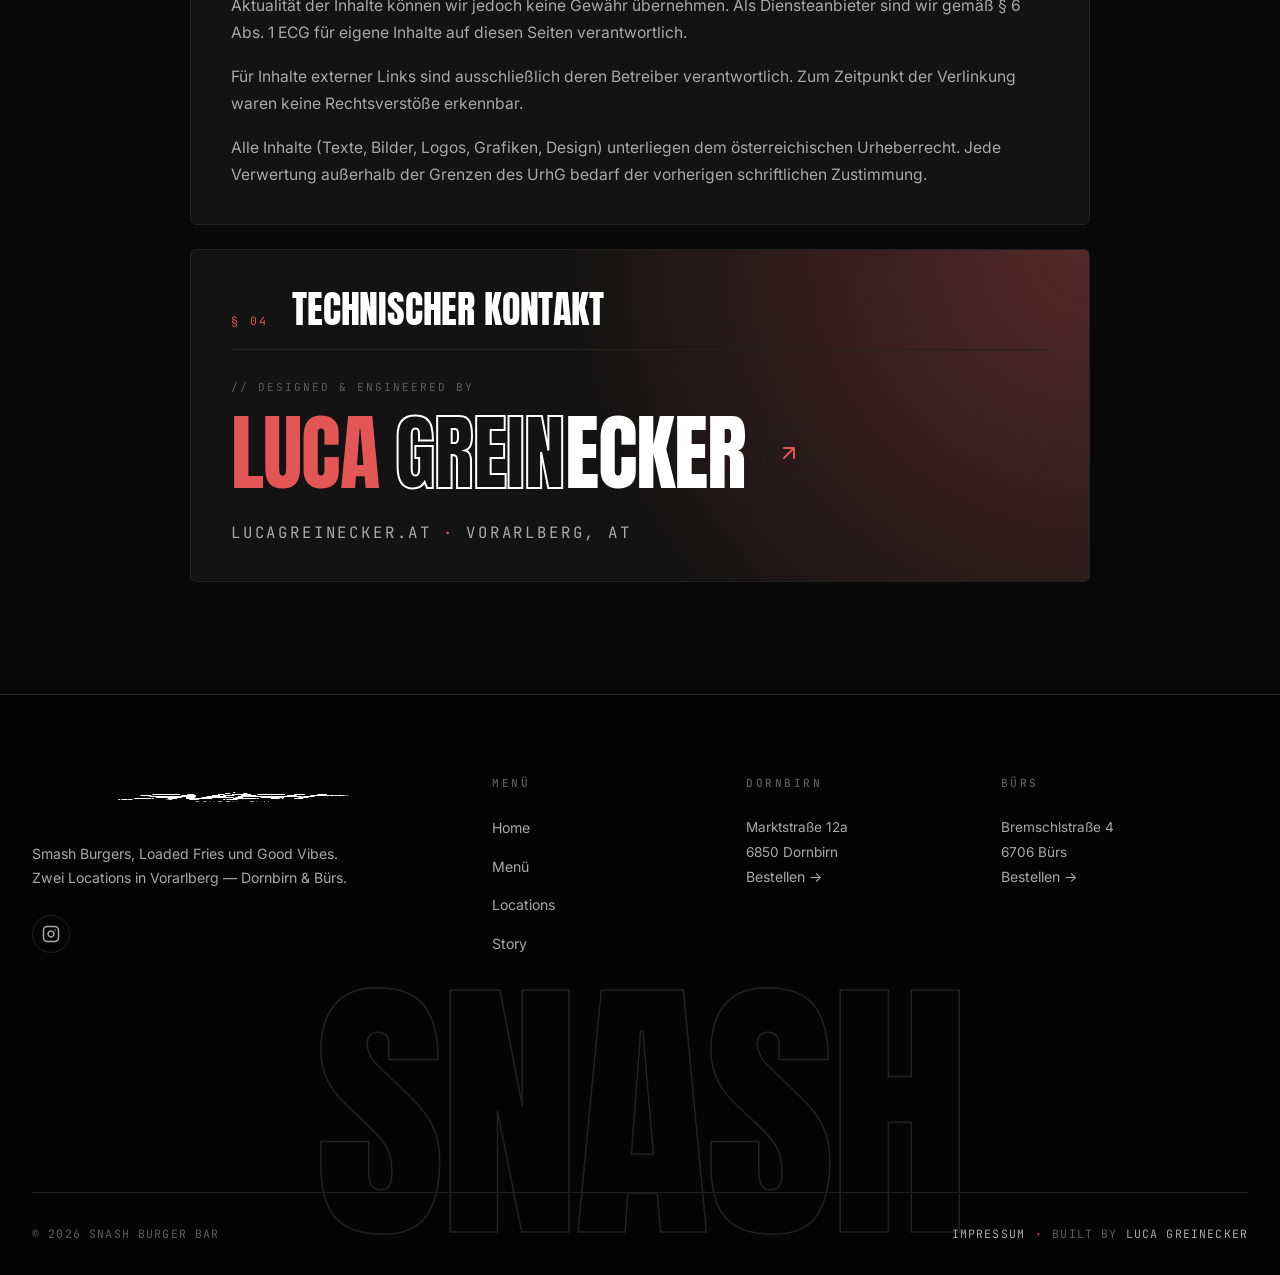
==== commit 756672a9: "Mobile navbar logo fix + live OPEN/CLOSED indicator - Logo: add width:auto + object-fit:contain (pre" ====
--- a/impressum.html
+++ b/impressum.html
@@ -35,10 +35,14 @@
 
     <!-- ========== NAVIGATION ========== -->
     <nav class="site-nav" id="navbar">
-        <a href="index.html" class="nav-logo">
-            <img src="snash-nobg.png" alt="SNASH Burger Bar" width="400" height="400">
+        <a href="index.html" class="nav-logo" aria-label="SNASH Burger Bar — Startseite">
+            <img src="snash-nobg.png" alt="" width="400" height="400" fetchpriority="high">
+            <span class="nav-status" id="navStatus" hidden aria-live="polite">
+                <span class="nav-status-dot" aria-hidden="true"></span>
+                <span class="nav-status-text"></span>
+            </span>
         </a>
-        <button class="menu-toggle" id="menuToggle" aria-label="Menü öffnen">
+        <button class="menu-toggle" id="menuToggle" type="button" aria-label="Menü öffnen" aria-expanded="false" aria-controls="navLinks">
             <span></span><span></span><span></span>
         </button>
         <ul class="nav-links" id="navLinks">
@@ -181,7 +185,7 @@
     <footer class="site-footer">
         <div class="footer-content">
             <div class="footer-col footer-brand">
-                <img src="snash-nobg.png" alt="SNASH Burger Bar" width="400" height="400">
+                <img src="snash-nobg.png" alt="SNASH Burger Bar" width="400" height="400" loading="lazy" decoding="async">
                 <p>Smash Burgers, Loaded Fries und Good Vibes. Zwei Locations in Vorarlberg &mdash; Dornbirn &amp; Bürs.</p>
                 <div class="footer-socials">
                     <a href="https://www.instagram.com/snash.dornbirn/" target="_blank" rel="noopener" aria-label="Instagram">
--- a/styles.css
+++ b/styles.css
@@ -179,14 +179,83 @@
     gap: 0.7rem;
     text-decoration: none;
     color: var(--white);
+    flex-shrink: 0;
 }
 
 .nav-logo img {
     height: 42px;
+    width: auto;
+    max-width: none;
+    object-fit: contain;
     transition: height 0.4s var(--ease);
 }
 
 nav.site-nav.scrolled .nav-logo img { height: 32px; }
+
+/* Live "Open Now" pill, sits next to the logo */
+.nav-status {
+    display: inline-flex;
+    align-items: center;
+    gap: 0.45rem;
+    padding: 0.35rem 0.7rem;
+    border: 1px solid var(--gray-border);
+    border-radius: 999px;
+    font-family: var(--font-mono);
+    font-size: 0.62rem;
+    font-weight: 500;
+    letter-spacing: 0.2em;
+    text-transform: uppercase;
+    color: var(--gray-text);
+    background: rgba(255, 255, 255, 0.02);
+    transition: opacity 0.3s ease, transform 0.3s ease;
+    white-space: nowrap;
+    line-height: 1;
+}
+
+.nav-status[hidden] { display: none; }
+
+.nav-status .nav-status-short { display: none; }
+
+.nav-status .nav-status-dot {
+    width: 7px;
+    height: 7px;
+    border-radius: 50%;
+    background: var(--gray-muted);
+    box-shadow: 0 0 0 0 transparent;
+    flex-shrink: 0;
+}
+
+.nav-status[data-state="open"] {
+    color: var(--cream);
+    border-color: rgba(80, 200, 120, 0.35);
+    background: rgba(80, 200, 120, 0.08);
+}
+.nav-status[data-state="open"] .nav-status-dot {
+    background: #4ED17A;
+    box-shadow: 0 0 8px rgba(78, 209, 122, 0.7);
+    animation: navStatusPulse 1.6s ease-in-out infinite;
+}
+
+.nav-status[data-state="closing"] {
+    color: var(--mustard);
+    border-color: rgba(232, 183, 58, 0.4);
+    background: rgba(232, 183, 58, 0.08);
+}
+.nav-status[data-state="closing"] .nav-status-dot {
+    background: var(--mustard);
+    box-shadow: 0 0 8px rgba(232, 183, 58, 0.6);
+    animation: navStatusPulse 1.2s ease-in-out infinite;
+}
+
+.nav-status[data-state="closed"] {
+    color: var(--gray-text);
+    border-color: var(--gray-border);
+}
+
+@keyframes navStatusPulse {
+    0%, 100% { opacity: 1; transform: scale(1); }
+    50%      { opacity: 0.5; transform: scale(0.7); }
+}
 
 .nav-links {
     display: flex;
@@ -484,6 +553,7 @@
     .cassette-tape,
     .live-dot,
     .score-dot,
+    .nav-status-dot,
     .playing-bars span {
         animation: none !important;
     }
@@ -815,8 +885,20 @@
 }
 
 @media (max-width: 768px) {
-    nav.site-nav { padding: 1rem 1.4rem; }
-    nav.site-nav.scrolled { padding: 0.8rem 1.4rem; }
+    nav.site-nav { padding: 0.9rem 1.2rem; }
+    nav.site-nav.scrolled { padding: 0.7rem 1.2rem; }
+
+    .nav-logo img { height: 34px; }
+    nav.site-nav.scrolled .nav-logo img { height: 28px; }
+
+    .nav-status {
+        font-size: 0.55rem;
+        padding: 0.3rem 0.55rem;
+        letter-spacing: 0.16em;
+        gap: 0.35rem;
+    }
+    .nav-status .nav-status-label { display: none; }
+    .nav-status .nav-status-short { display: inline; }
 
     .nav-links {
         position: fixed;
@@ -824,6 +906,7 @@
         right: -100%;
         width: 100%;
         height: 100vh;
+        height: 100dvh;
         background: rgba(8, 8, 8, 0.98);
         backdrop-filter: blur(30px);
         -webkit-backdrop-filter: blur(30px);
@@ -847,6 +930,8 @@
         gap: 2.5rem;
     }
 
+    .footer-brand img { height: 36px; }
+
     .footer-bottom {
         flex-direction: column;
         gap: 1rem;
@@ -861,8 +946,22 @@
 }
 
 @media (max-width: 480px) {
+    nav.site-nav { padding: 0.8rem 1rem; }
+    nav.site-nav.scrolled { padding: 0.6rem 1rem; }
+
+    .nav-logo img { height: 30px; }
+    nav.site-nav.scrolled .nav-logo img { height: 26px; }
+
     .btn {
         padding: 0.95rem 1.6rem;
         font-size: 1.05rem;
     }
 }
+
+/* iOS / hover-less devices: kill ghost-hover on touch */
+@media (hover: none) {
+    .feature-card:hover,
+    .location-card:hover,
+    .review:hover,
+    .menu-item:hover { transform: none !important; }
+}
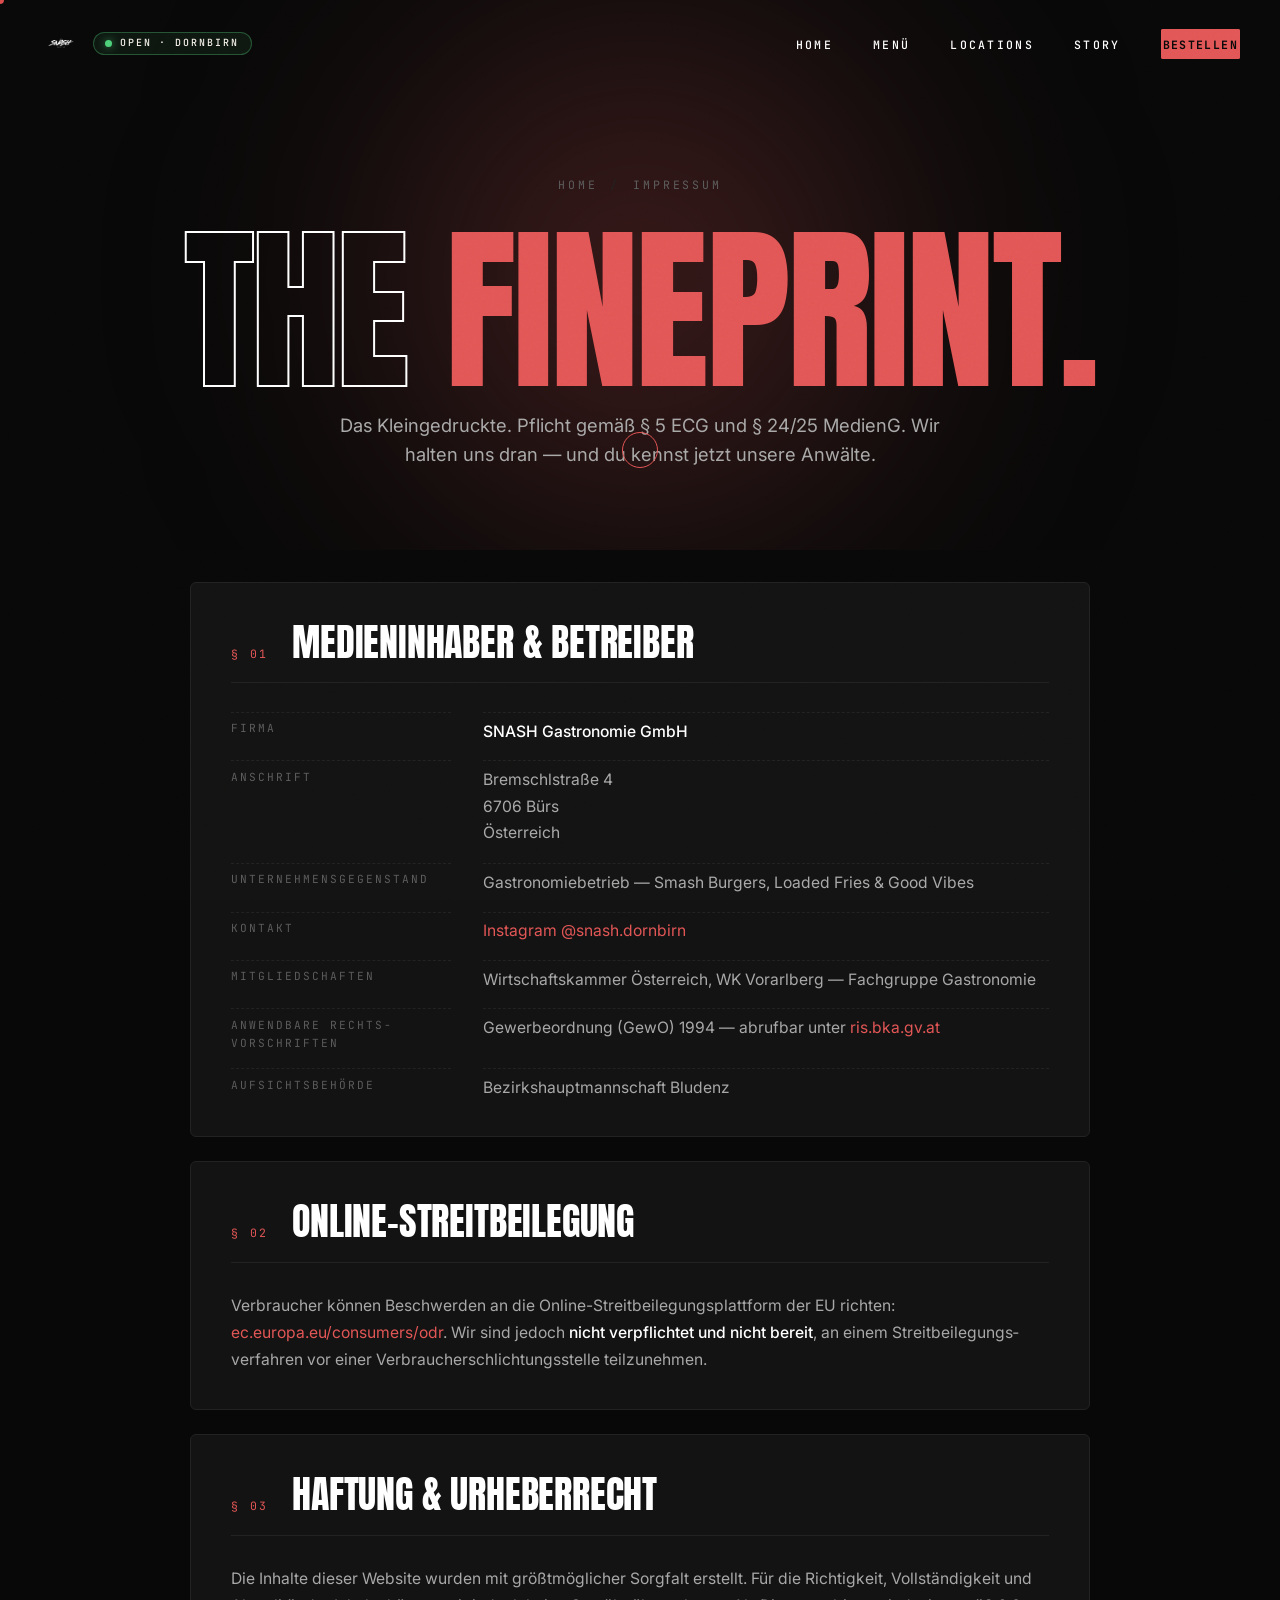
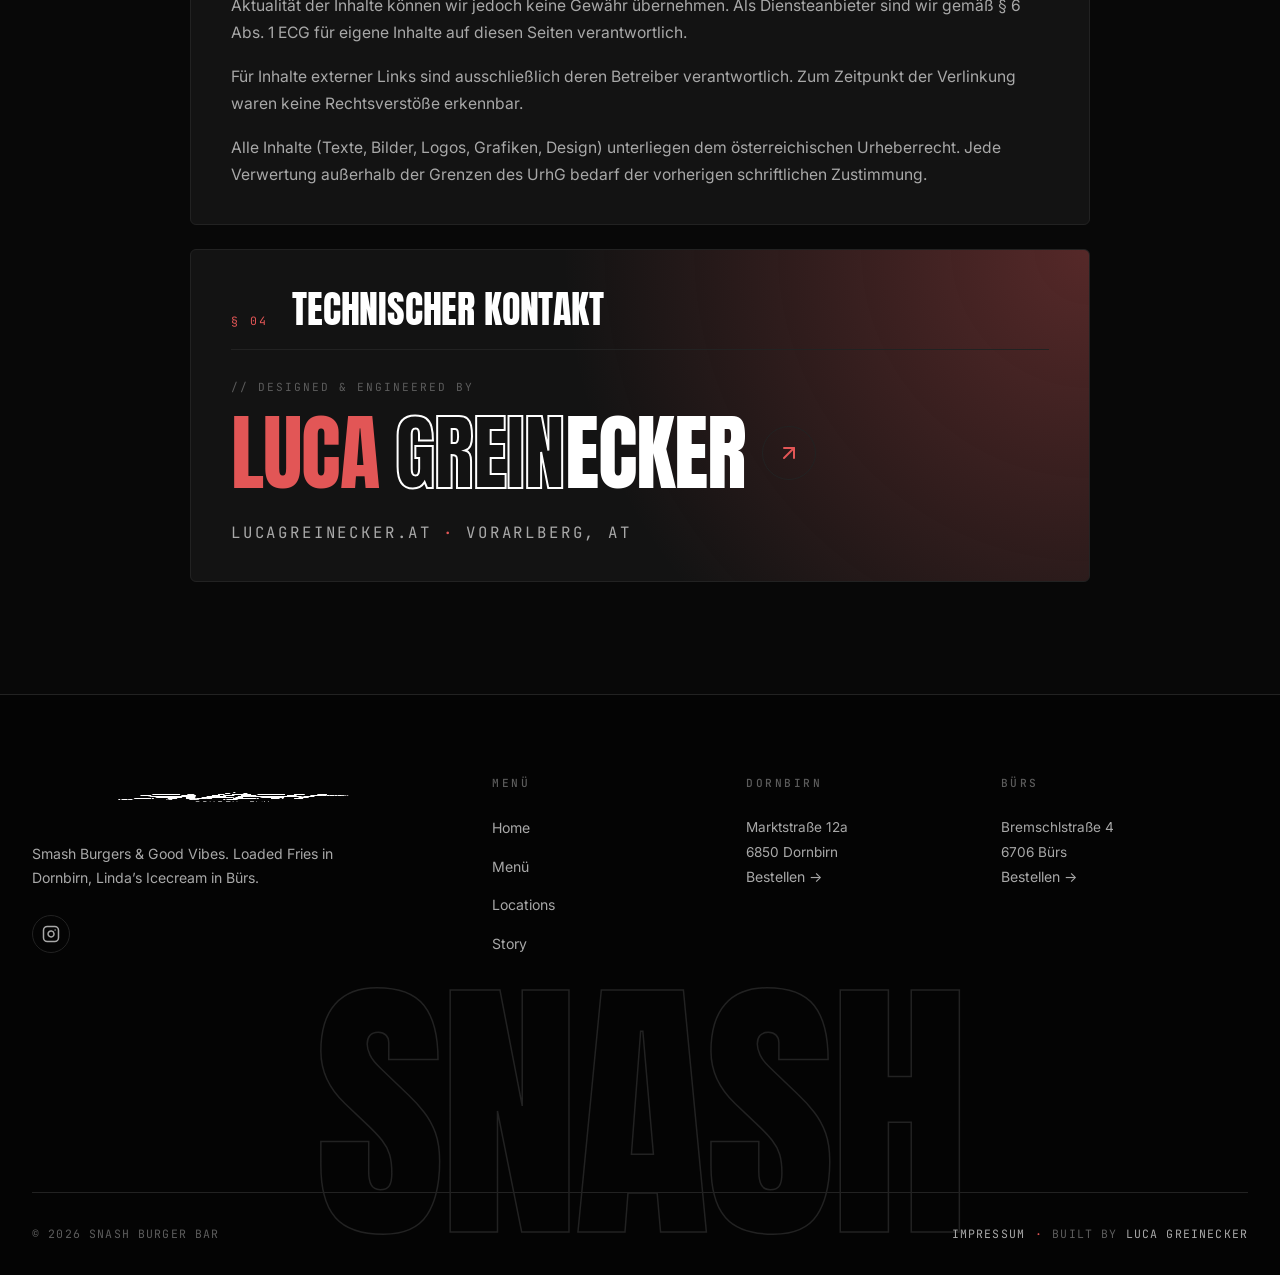
==== commit 463cbca2: "Differentiate Dornbirn (full menu) from Bürs (quick bite + Linda's Icecream) - Menu: Bürs panel rebu" ====
--- a/impressum.html
+++ b/impressum.html
@@ -186,7 +186,7 @@
         <div class="footer-content">
             <div class="footer-col footer-brand">
                 <img src="snash-nobg.png" alt="SNASH Burger Bar" width="400" height="400" loading="lazy" decoding="async">
-                <p>Smash Burgers, Loaded Fries und Good Vibes. Zwei Locations in Vorarlberg &mdash; Dornbirn &amp; Bürs.</p>
+                <p>Smash Burgers &amp; Good Vibes. Loaded Fries in Dornbirn, Linda&rsquo;s Icecream in Bürs.</p>
                 <div class="footer-socials">
                     <a href="https://www.instagram.com/snash.dornbirn/" target="_blank" rel="noopener" aria-label="Instagram">
                         <svg viewBox="0 0 24 24" fill="none" stroke="currentColor" stroke-width="2" stroke-linecap="round" stroke-linejoin="round">
